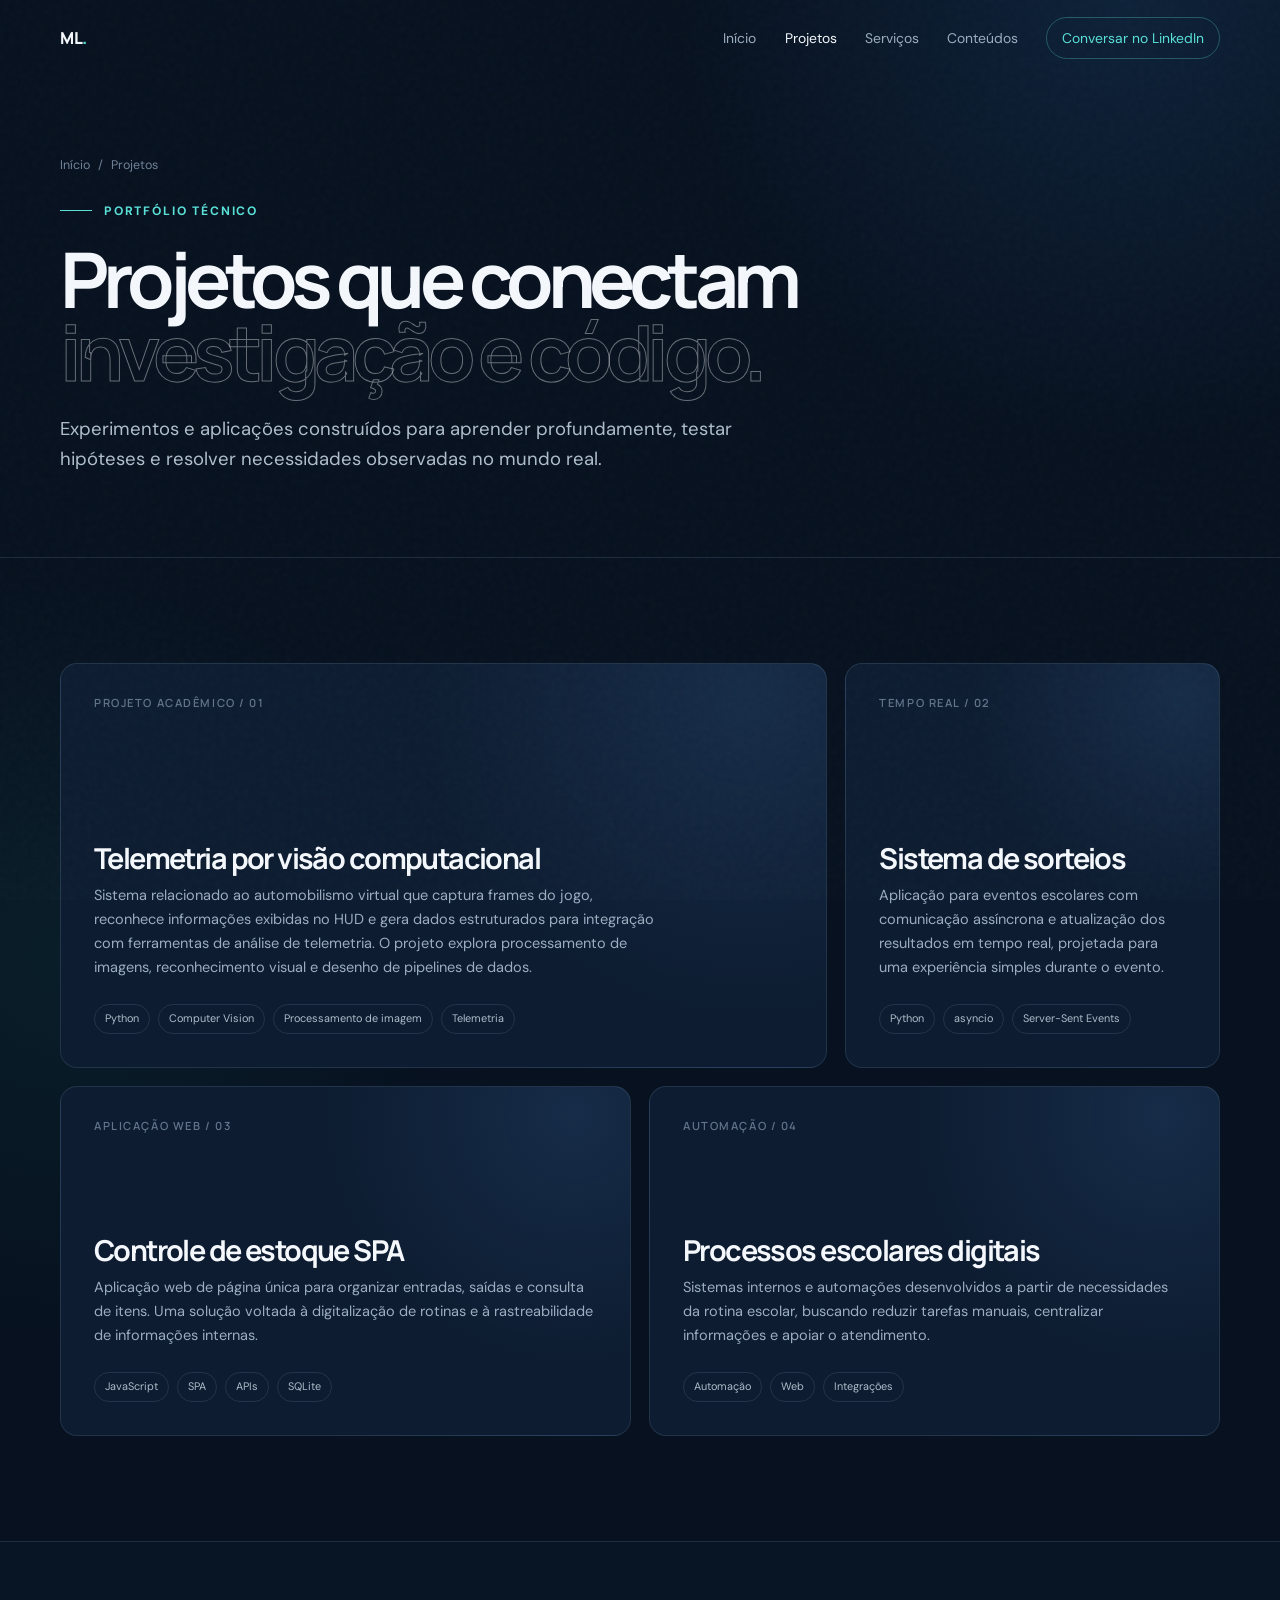
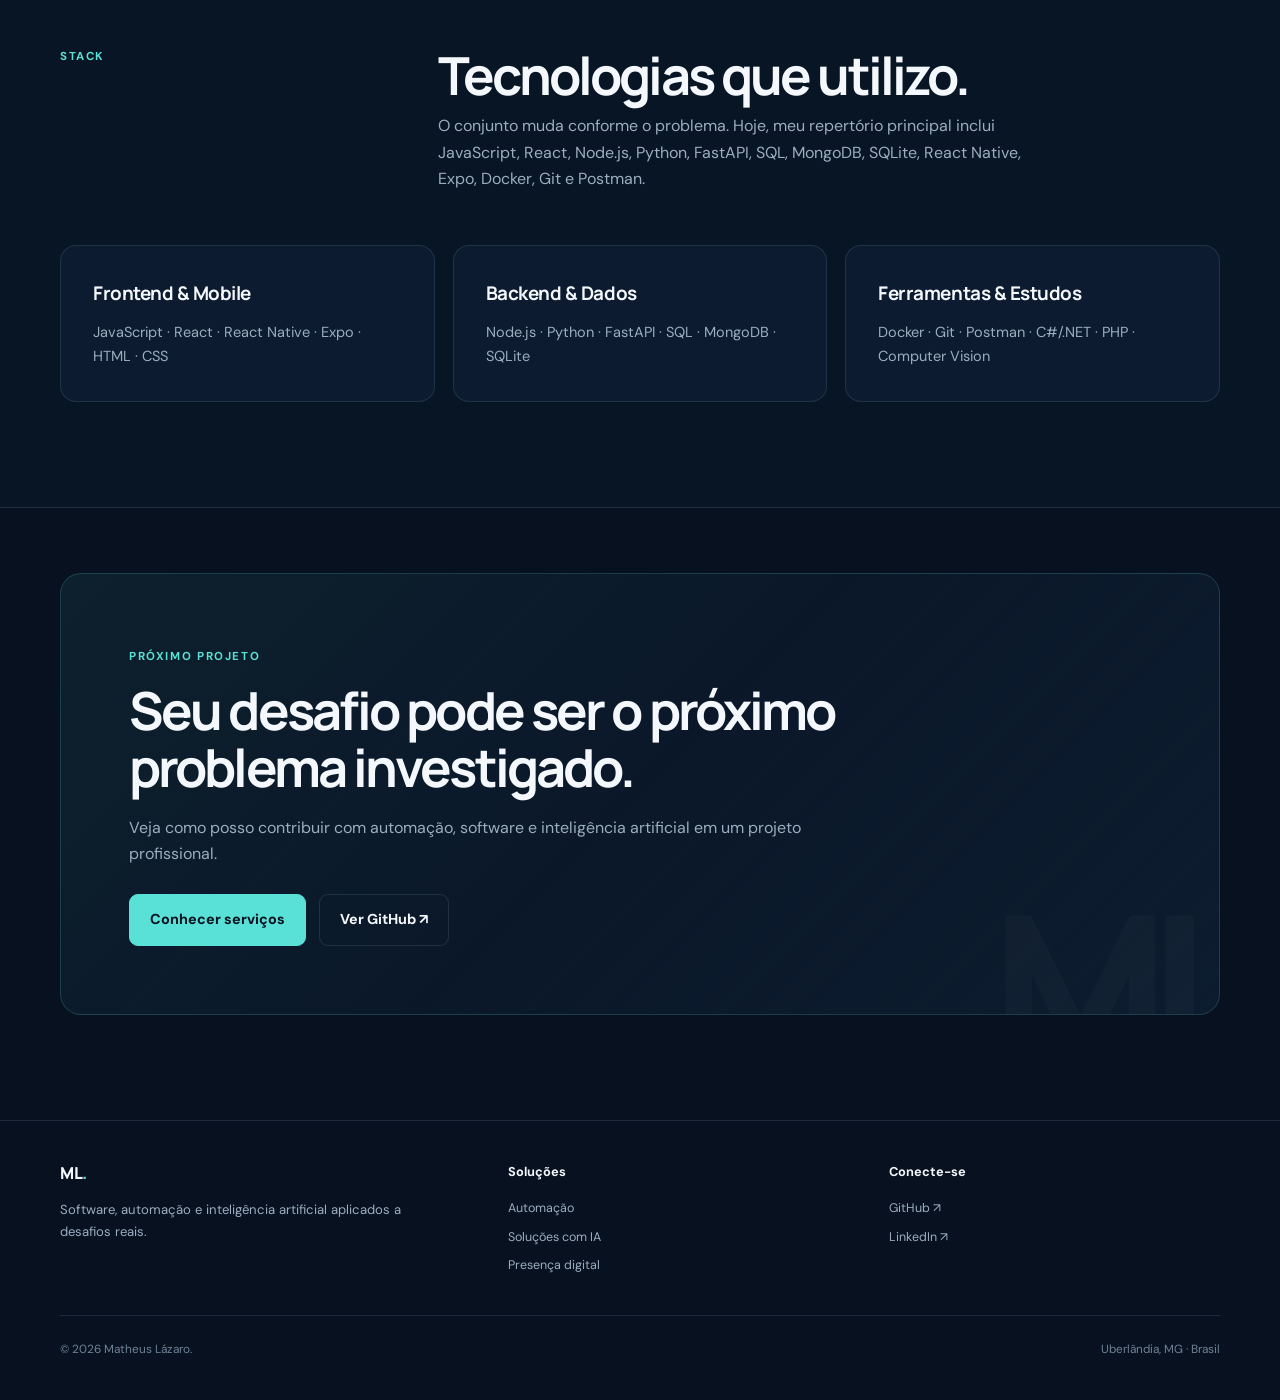
==== projetos/index.html @ c6f280ad "first commit" ====
<!DOCTYPE html><html lang="pt-BR"><head>
<meta charset="UTF-8"><meta name="viewport" content="width=device-width,initial-scale=1.0">
<title>Projetos de Software, Automação e IA | Matheus Lázaro</title>
<meta name="description" content="Conheça projetos de Matheus Lázaro em visão computacional, Python, aplicações web, automação e sistemas em tempo real.">
<link rel="canonical" href="https://matheuslazaro.dev/projetos/"><meta property="og:type" content="website"><meta property="og:locale" content="pt_BR"><meta property="og:title" content="Projetos | Matheus Lázaro"><meta property="og:description" content="Projetos de software, automação, IA e visão computacional."><meta property="og:url" content="https://matheuslazaro.dev/projetos/"><meta name="theme-color" content="#07111f">
<link rel="preconnect" href="https://fonts.googleapis.com"><link rel="preconnect" href="https://fonts.gstatic.com" crossorigin><link href="https://fonts.googleapis.com/css2?family=DM+Sans:wght@400;500;600;700&family=Manrope:wght@500;600;700;800&display=swap" rel="stylesheet"><link rel="stylesheet" href="/assets/styles.css">
<script type="application/ld+json">{"@context":"https://schema.org","@type":"CollectionPage","name":"Projetos de Matheus Lázaro","url":"https://matheuslazaro.dev/projetos/","description":"Projetos em desenvolvimento de software, automação, inteligência artificial e visão computacional.","author":{"@type":"Person","name":"Matheus Henrique de Lázaro Silva","url":"https://matheuslazaro.dev/"}}</script>
</head><body><a class="skip-link" href="#conteudo">Pular para o conteúdo</a><div class="noise" aria-hidden="true"></div>
<header class="site-header"><nav class="container nav" aria-label="Navegação principal"><a class="brand" href="/">ML<span>.</span></a><button class="menu-btn" aria-label="Abrir menu" aria-expanded="false"><svg width="24" height="24" viewBox="0 0 24 24" fill="none" stroke="currentColor" stroke-width="1.8"><path d="M4 7h16M4 12h16M4 17h16"/></svg></button><div class="nav-links"><a href="/">Início</a><a href="/projetos/" aria-current="page">Projetos</a><a href="/servicos/">Serviços</a><a href="/conteudos/">Conteúdos</a><a class="nav-cta" href="https://www.linkedin.com/in/matheus-henrique-de-lazaro-silva/" target="_blank" rel="noopener noreferrer">Conversar no LinkedIn</a></div></nav></header>
<main id="conteudo">
  <header class="page-hero"><div class="container"><div class="breadcrumbs"><a href="/">Início</a><span>/</span>Projetos</div><div class="eyebrow">Portfólio técnico</div><h1>Projetos que conectam <span class="outline">investigação e código.</span></h1><p class="lead">Experimentos e aplicações construídos para aprender profundamente, testar hipóteses e resolver necessidades observadas no mundo real.</p></div></header>
  <section><div class="container"><div class="project-grid">
    <article class="project-card featured reveal"><span class="card-index">PROJETO ACADÊMICO / 01</span><div><h2>Telemetria por visão computacional</h2><p>Sistema relacionado ao automobilismo virtual que captura frames do jogo, reconhece informações exibidas no HUD e gera dados estruturados para integração com ferramentas de análise de telemetria. O projeto explora processamento de imagens, reconhecimento visual e desenho de pipelines de dados.</p><div class="tags"><span class="tag">Python</span><span class="tag">Computer Vision</span><span class="tag">Processamento de imagem</span><span class="tag">Telemetria</span></div></div></article>
    <article class="project-card compact reveal"><span class="card-index">TEMPO REAL / 02</span><div><h2>Sistema de sorteios</h2><p>Aplicação para eventos escolares com comunicação assíncrona e atualização dos resultados em tempo real, projetada para uma experiência simples durante o evento.</p><div class="tags"><span class="tag">Python</span><span class="tag">asyncio</span><span class="tag">Server-Sent Events</span></div></div></article>
    <article class="project-card reveal"><span class="card-index">APLICAÇÃO WEB / 03</span><div><h2>Controle de estoque SPA</h2><p>Aplicação web de página única para organizar entradas, saídas e consulta de itens. Uma solução voltada à digitalização de rotinas e à rastreabilidade de informações internas.</p><div class="tags"><span class="tag">JavaScript</span><span class="tag">SPA</span><span class="tag">APIs</span><span class="tag">SQLite</span></div></div></article>
    <article class="project-card reveal"><span class="card-index">AUTOMAÇÃO / 04</span><div><h2>Processos escolares digitais</h2><p>Sistemas internos e automações desenvolvidos a partir de necessidades da rotina escolar, buscando reduzir tarefas manuais, centralizar informações e apoiar o atendimento.</p><div class="tags"><span class="tag">Automação</span><span class="tag">Web</span><span class="tag">Integrações</span></div></div></article>
  </div></div></section>
  <section class="surface-section"><div class="container"><div class="section-head reveal"><span class="kicker">Stack</span><div><h2>Tecnologias que utilizo.</h2><p>O conjunto muda conforme o problema. Hoje, meu repertório principal inclui JavaScript, React, Node.js, Python, FastAPI, SQL, MongoDB, SQLite, React Native, Expo, Docker, Git e Postman.</p></div></div><div class="grid-3"><div class="panel"><h3>Frontend &amp; Mobile</h3><p>JavaScript · React · React Native · Expo · HTML · CSS</p></div><div class="panel"><h3>Backend &amp; Dados</h3><p>Node.js · Python · FastAPI · SQL · MongoDB · SQLite</p></div><div class="panel"><h3>Ferramentas &amp; Estudos</h3><p>Docker · Git · Postman · C#/.NET · PHP · Computer Vision</p></div></div></div></section>
  <section class="cta"><div class="container"><div class="cta-box reveal"><span class="kicker">Próximo projeto</span><h2>Seu desafio pode ser o próximo problema investigado.</h2><p>Veja como posso contribuir com automação, software e inteligência artificial em um projeto profissional.</p><div class="actions"><a class="btn btn-primary" href="/servicos/">Conhecer serviços</a><a class="btn" href="https://github.com/Matheus-Hen" target="_blank" rel="noopener noreferrer">Ver GitHub ↗</a></div></div></div></section>
</main>
<footer><div class="container"><div class="footer-main"><div><a class="brand" href="/">ML<span>.</span></a><p>Software, automação e inteligência artificial aplicados a desafios reais.</p></div><div class="footer-col"><strong>Soluções</strong><a href="/automacao-uberlandia/">Automação</a><a href="/solucoes-ia/">Soluções com IA</a><a href="/presenca-digital-ia/">Presença digital</a></div><div class="footer-col"><strong>Conecte-se</strong><a href="https://github.com/Matheus-Hen" target="_blank" rel="noopener noreferrer">GitHub ↗</a><a href="https://www.linkedin.com/in/matheus-henrique-de-lazaro-silva/" target="_blank" rel="noopener noreferrer">LinkedIn ↗</a></div></div><div class="footer-bottom"><span>© <span data-year></span> Matheus Lázaro.</span><span>Uberlândia, MG · Brasil</span></div></div></footer><script src="/assets/script.js" defer></script></body></html>
---- assets/styles.css ----
:root {
  --bg: #07111f;
  --surface: #0c192b;
  --surface-2: #102139;
  --text: #f4f8fc;
  --muted: #9cadc0;
  --line: rgba(145, 174, 202, .16);
  --cyan: #59e1d8;
  --blue: #68a8ff;
  --lime: #b9ef7b;
  --max: 1160px;
}

* { box-sizing: border-box; }
html { scroll-behavior: smooth; }
body {
  margin: 0;
  color: var(--text);
  background:
    radial-gradient(circle at 88% 0, rgba(54, 142, 224, .13), transparent 28rem),
    radial-gradient(circle at 5% 32%, rgba(36, 200, 177, .07), transparent 24rem),
    var(--bg);
  font-family: "DM Sans", system-ui, sans-serif;
  line-height: 1.65;
  overflow-x: hidden;
}

::selection { color: #06101c; background: var(--cyan); }
a { color: inherit; text-decoration: none; }
img { max-width: 100%; }
button { font: inherit; }
.container { width: min(calc(100% - 40px), var(--max)); margin-inline: auto; }
.noise { position: fixed; inset: 0; pointer-events: none; z-index: 30; opacity: .035; background-image: url("data:image/svg+xml,%3Csvg viewBox='0 0 180 180' xmlns='http://www.w3.org/2000/svg'%3E%3Cfilter id='n'%3E%3CfeTurbulence type='fractalNoise' baseFrequency='.85' numOctaves='4' stitchTiles='stitch'/%3E%3C/filter%3E%3Crect width='100%25' height='100%25' filter='url(%23n)' opacity='.8'/%3E%3C/svg%3E"); }

.skip-link { position: fixed; left: 16px; top: -60px; z-index: 50; padding: 10px 16px; color: #06101c; background: var(--cyan); border-radius: 8px; font-weight: 700; transition: top .2s; }
.skip-link:focus { top: 16px; }
.site-header { position: fixed; inset: 0 0 auto; z-index: 20; border-bottom: 1px solid transparent; transition: .3s; }
.site-header.scrolled { background: rgba(7, 17, 31, .88); border-color: var(--line); backdrop-filter: blur(18px); }
.nav { min-height: 76px; display: flex; align-items: center; justify-content: space-between; gap: 30px; }
.brand { flex: 0 0 auto; font: 800 1.03rem/1 "Manrope", sans-serif; letter-spacing: -.03em; }
.brand span { color: var(--cyan); }
.nav-links { display: flex; align-items: center; justify-content: flex-end; gap: clamp(16px, 2.2vw, 29px); color: var(--muted); font-size: .87rem; }
.nav-links a { transition: color .2s; white-space: nowrap; }
.nav-links a:hover, .nav-links a[aria-current="page"] { color: var(--text); }
.nav-cta { padding: 9px 15px; color: var(--cyan) !important; border: 1px solid rgba(89,225,216,.3); border-radius: 999px; }
.menu-btn { display: none; padding: 8px; color: var(--text); background: none; border: 0; cursor: pointer; }

h1, h2, h3 { font-family: "Manrope", sans-serif; }
h1 { margin: 0; font-size: clamp(3.1rem, 7.4vw, 6.7rem); line-height: .95; letter-spacing: -.075em; }
h2 { font-size: clamp(2rem, 4.1vw, 3.65rem); line-height: 1.08; letter-spacing: -.055em; }
h3 { letter-spacing: -.025em; }
p { color: var(--muted); }
.eyebrow { display: flex; align-items: center; gap: 12px; margin-bottom: 22px; color: var(--cyan); font-size: .76rem; font-weight: 700; letter-spacing: .15em; text-transform: uppercase; }
.eyebrow::before { content: ""; width: 32px; height: 1px; background: currentColor; }
.outline { color: transparent; -webkit-text-stroke: 1px rgba(244,248,252,.4); }
.accent { color: var(--cyan); }
.kicker { color: var(--cyan); font-size: .72rem; font-weight: 700; letter-spacing: .14em; text-transform: uppercase; }
.lead { max-width: 690px; color: #afbecc; font-size: clamp(1rem, 1.6vw, 1.16rem); }
.lead strong { color: var(--text); font-weight: 500; }

.hero { min-height: 96svh; padding: 145px 0 80px; display: grid; place-items: center; position: relative; }
.hero-grid { display: grid; grid-template-columns: 1.28fr .72fr; gap: 72px; align-items: center; }
.hero .lead { margin: 28px 0 34px; }
.actions { display: flex; flex-wrap: wrap; gap: 13px; }
.btn { display: inline-flex; align-items: center; justify-content: center; gap: 9px; padding: 13px 20px; border: 1px solid var(--line); border-radius: 9px; color: var(--text); font-weight: 700; font-size: .9rem; transition: transform .2s, border-color .2s, background .2s; }
.btn:hover { transform: translateY(-3px); border-color: rgba(89,225,216,.45); }
.btn-primary { color: #07111f; border-color: var(--cyan); background: var(--cyan); }
.btn-primary:hover { background: #7aeee7; }
.socials { display: flex; align-items: center; flex-wrap: wrap; gap: 18px; margin-top: 27px; }
.socials > span { color: #687b90; font-size: .7rem; letter-spacing: .12em; text-transform: uppercase; }
.social-link { display: inline-flex; align-items: center; gap: 7px; color: #b9c7d5; font-size: .8rem; font-weight: 600; transition: color .2s, transform .2s; }
.social-link:hover { color: var(--cyan); transform: translateY(-2px); }
.social-link svg { width: 16px; height: 16px; fill: currentColor; }

.profile-card { padding: 27px; border: 1px solid var(--line); border-radius: 18px; background: linear-gradient(145deg, rgba(16,35,57,.9), rgba(9,22,38,.75)); box-shadow: 0 32px 80px rgba(0,0,0,.26); }
.terminal-bar { display: flex; gap: 7px; padding-bottom: 22px; border-bottom: 1px solid var(--line); }
.dot { width: 7px; height: 7px; border-radius: 50%; background: #3d5167; }
.dot:first-child { background: #ffb66e; }
.dot:nth-child(2) { background: var(--lime); }
.dot:nth-child(3) { background: var(--cyan); }
.profile-mark { width: 80px; height: 80px; margin: 29px 0 22px; display: grid; place-items: center; color: var(--cyan); border: 1px solid rgba(89,225,216,.3); border-radius: 19px; background: rgba(89,225,216,.06); font: 800 1.45rem/1 "Manrope"; transform: rotate(-3deg); }
.profile-card h2 { margin: 0 0 7px; font-size: 1.32rem; letter-spacing: -.02em; }
.profile-card p { margin: 0; font-size: .9rem; }
.availability { display: flex; align-items: center; gap: 9px; margin-top: 25px; padding-top: 19px; color: #c8d5e2; border-top: 1px solid var(--line); font-size: .8rem; }
.pulse { width: 8px; height: 8px; border-radius: 50%; background: var(--lime); box-shadow: 0 0 0 0 rgba(185,239,123,.6); animation: pulse 2s infinite; }
@keyframes pulse { 70% { box-shadow: 0 0 0 8px rgba(185,239,123,0); } }

.page-hero { padding: 155px 0 82px; border-bottom: 1px solid var(--line); }
.page-hero h1 { max-width: 970px; font-size: clamp(2.8rem, 6vw, 5.65rem); }
.page-hero .lead { margin: 25px 0 0; }
.breadcrumbs { margin-bottom: 25px; color: #708297; font-size: .78rem; }
.breadcrumbs a:hover { color: var(--cyan); }
.breadcrumbs span { margin: 0 8px; }

section { padding: 105px 0; }
.section-head { display: grid; grid-template-columns: .58fr 1.42fr; gap: 58px; margin-bottom: 52px; }
.section-head h2 { margin: 0; }
.section-head p { max-width: 620px; margin: 10px 0 0; }
.surface-section { background: rgba(10,25,42,.48); border-block: 1px solid var(--line); }
.grid-2 { display: grid; grid-template-columns: repeat(2, 1fr); gap: 18px; }
.grid-3 { display: grid; grid-template-columns: repeat(3, 1fr); gap: 18px; }
.panel { padding: 32px; border: 1px solid var(--line); border-radius: 16px; background: rgba(15,31,52,.72); }
.panel h3 { margin: 0 0 12px; font-size: 1.18rem; }
.panel p { margin: 0; font-size: .91rem; }
.icon { width: 50px; height: 50px; margin-bottom: 26px; display: grid; place-items: center; color: var(--cyan); border: 1px solid rgba(89,225,216,.15); border-radius: 13px; background: rgba(89,225,216,.07); }
.icon svg { width: 23px; fill: none; stroke: currentColor; stroke-width: 1.5; }

.project-grid { display: grid; grid-template-columns: repeat(12, 1fr); gap: 18px; }
.project-card { grid-column: span 6; min-height: 350px; padding: 33px; display: flex; flex-direction: column; justify-content: space-between; border: 1px solid var(--line); border-radius: 17px; background: radial-gradient(circle at 90% 8%, rgba(88,156,246,.12), transparent 42%), #0d1c30; transition: transform .25s, border-color .25s; }
.project-card:hover { transform: translateY(-5px); border-color: rgba(89,225,216,.28); }
.project-card.featured { grid-column: span 8; min-height: 405px; }
.project-card.compact { grid-column: span 4; min-height: 405px; }
.card-index { color: #617489; font: 600 .7rem/1 "Manrope"; letter-spacing: .14em; }
.project-card h2, .project-card h3 { margin: 22px 0 10px; font-size: clamp(1.25rem,2.4vw,1.8rem); }
.project-card p { max-width: 560px; margin: 0; font-size: .91rem; }
.tags { display: flex; flex-wrap: wrap; gap: 8px; margin-top: 24px; }
.tag { padding: 5px 10px; color: #aebdcb; border: 1px solid var(--line); border-radius: 999px; font-size: .68rem; }

.steps { counter-reset: steps; border-top: 1px solid var(--line); }
.step { counter-increment: steps; display: grid; grid-template-columns: 80px 1fr; gap: 20px; padding: 29px 0; border-bottom: 1px solid var(--line); }
.step::before { content: "0" counter(steps); color: var(--cyan); font: 700 .72rem/1.7 "Manrope"; }
.step h3 { margin: 0 0 7px; font-size: 1.05rem; }
.step p { margin: 0; }

.service-card { display: flex; flex-direction: column; }
.service-card .link { margin-top: auto; padding-top: 24px; color: var(--cyan); font-size: .8rem; font-weight: 700; }
.service-card:hover .link { text-decoration: underline; text-underline-offset: 4px; }
.ideal-list { margin: 0; padding: 0; list-style: none; }
.ideal-list li { position: relative; padding: 12px 0 12px 28px; color: #b5c2cf; border-bottom: 1px solid var(--line); }
.ideal-list li::before { content: "✓"; position: absolute; left: 0; color: var(--cyan); }

.article-grid { display: grid; grid-template-columns: repeat(3, 1fr); gap: 18px; }
.article-card { min-height: 290px; padding: 29px; display: flex; flex-direction: column; border: 1px solid var(--line); border-radius: 15px; background: rgba(15,31,52,.68); transition: transform .25s, border-color .25s; }
.article-card:hover { transform: translateY(-4px); border-color: rgba(89,225,216,.28); }
.article-card .meta { color: var(--cyan); font-size: .68rem; letter-spacing: .11em; text-transform: uppercase; }
.article-card h2, .article-card h3 { margin: 22px 0 12px; font-size: 1.25rem; line-height: 1.3; }
.article-card p { margin: 0; font-size: .88rem; }
.article-card .read { margin-top: auto; padding-top: 22px; color: #d9e4ee; font-size: .78rem; font-weight: 700; }

.article-layout { display: grid; grid-template-columns: minmax(0, 760px) 270px; gap: 75px; align-items: start; }
.article-body h2 { margin: 56px 0 15px; font-size: clamp(1.65rem,3vw,2.35rem); }
.article-body h3 { margin: 34px 0 10px; font-size: 1.22rem; }
.article-body p, .article-body li { color: #b2c0ce; font-size: 1rem; }
.article-body a { color: var(--cyan); text-decoration: underline; text-underline-offset: 3px; }
.article-body ul, .article-body ol { padding-left: 22px; }
.article-body li { margin-bottom: 10px; }
.article-aside { position: sticky; top: 110px; padding: 24px; border: 1px solid var(--line); border-radius: 14px; background: rgba(15,31,52,.72); }
.article-aside strong { display: block; margin-bottom: 12px; font-family: "Manrope"; }
.article-aside a { display: block; padding: 8px 0; color: var(--muted); font-size: .8rem; }
.article-aside a:hover { color: var(--cyan); }
.article-meta { display: flex; flex-wrap: wrap; gap: 16px; margin-top: 30px; color: #74879b; font-size: .78rem; }
.callout { margin: 35px 0; padding: 24px; border-left: 3px solid var(--cyan); background: rgba(89,225,216,.06); }
.callout p { margin: 0; color: #c4d0dc; }

.cta { padding-top: 65px; }
.cta-box { padding: clamp(34px,6vw,68px); position: relative; overflow: hidden; border: 1px solid rgba(89,225,216,.18); border-radius: 21px; background: linear-gradient(135deg,rgba(89,225,216,.08),rgba(88,156,246,.05) 48%,rgba(15,31,52,.8)); }
.cta-box::after { content: "ML"; position: absolute; right: -22px; bottom: -75px; color: rgba(255,255,255,.025); font: 800 13rem/1 "Manrope"; letter-spacing: -.1em; }
.cta-box h2 { max-width: 800px; margin: 14px 0 19px; }
.cta-box p { max-width: 680px; margin-bottom: 27px; }

footer { padding: 40px 0; border-top: 1px solid var(--line); }
.footer-main { display: grid; grid-template-columns: 1.2fr 1fr 1fr; gap: 50px; padding-bottom: 35px; }
.footer-main p { max-width: 350px; margin: 12px 0 0; font-size: .82rem; }
.footer-col strong { display: block; margin-bottom: 12px; font-size: .8rem; }
.footer-col a { display: block; width: fit-content; padding: 4px 0; color: var(--muted); font-size: .78rem; }
.footer-col a:hover { color: var(--cyan); }
.footer-bottom { display: flex; justify-content: space-between; align-items: center; gap: 20px; padding-top: 24px; color: #6f8296; border-top: 1px solid var(--line); font-size: .74rem; }

.reveal { opacity: 0; transform: translateY(22px); transition: opacity .7s, transform .7s; }
.reveal.visible { opacity: 1; transform: none; }

@media (max-width: 920px) {
  .hero-grid, .section-head, .article-layout { grid-template-columns: 1fr; }
  .hero-grid { gap: 52px; }
  .profile-card { max-width: 520px; }
  .section-head { gap: 18px; }
  .grid-3, .article-grid { grid-template-columns: repeat(2,1fr); }
  .project-card.featured, .project-card.compact, .project-card { grid-column: span 12; min-height: 330px; }
  .article-aside { position: static; }
  .footer-main { grid-template-columns: 1fr 1fr; }
}

@media (max-width: 760px) {
  .menu-btn { display: block; }
  .nav-links { position: fixed; inset: 76px 14px auto; padding: 22px; flex-direction: column; align-items: stretch; gap: 17px; border: 1px solid var(--line); border-radius: 14px; background: rgba(9,22,38,.98); opacity: 0; transform: translateY(-12px); pointer-events: none; transition: .2s; }
  .nav-links.open { opacity: 1; transform: none; pointer-events: auto; }
  .nav-cta { text-align: center; }
  .hero { padding-top: 120px; }
  .page-hero { padding-top: 125px; }
  .grid-2, .grid-3, .article-grid, .footer-main { grid-template-columns: 1fr; }
  section { padding: 78px 0; }
  .panel, .project-card { padding: 25px; }
  .footer-main { gap: 30px; }
  .footer-bottom { flex-direction: column; align-items: flex-start; }
}

@media (max-width: 480px) {
  .container { width: min(calc(100% - 28px), var(--max)); }
  h1 { font-size: 3.15rem; }
  .step { grid-template-columns: 48px 1fr; }
}

@media (prefers-reduced-motion: reduce) {
  html { scroll-behavior: auto; }
  *, *::before, *::after { animation-duration: .01ms !important; animation-iteration-count: 1 !important; transition-duration: .01ms !important; }
  .reveal { opacity: 1; transform: none; }
}
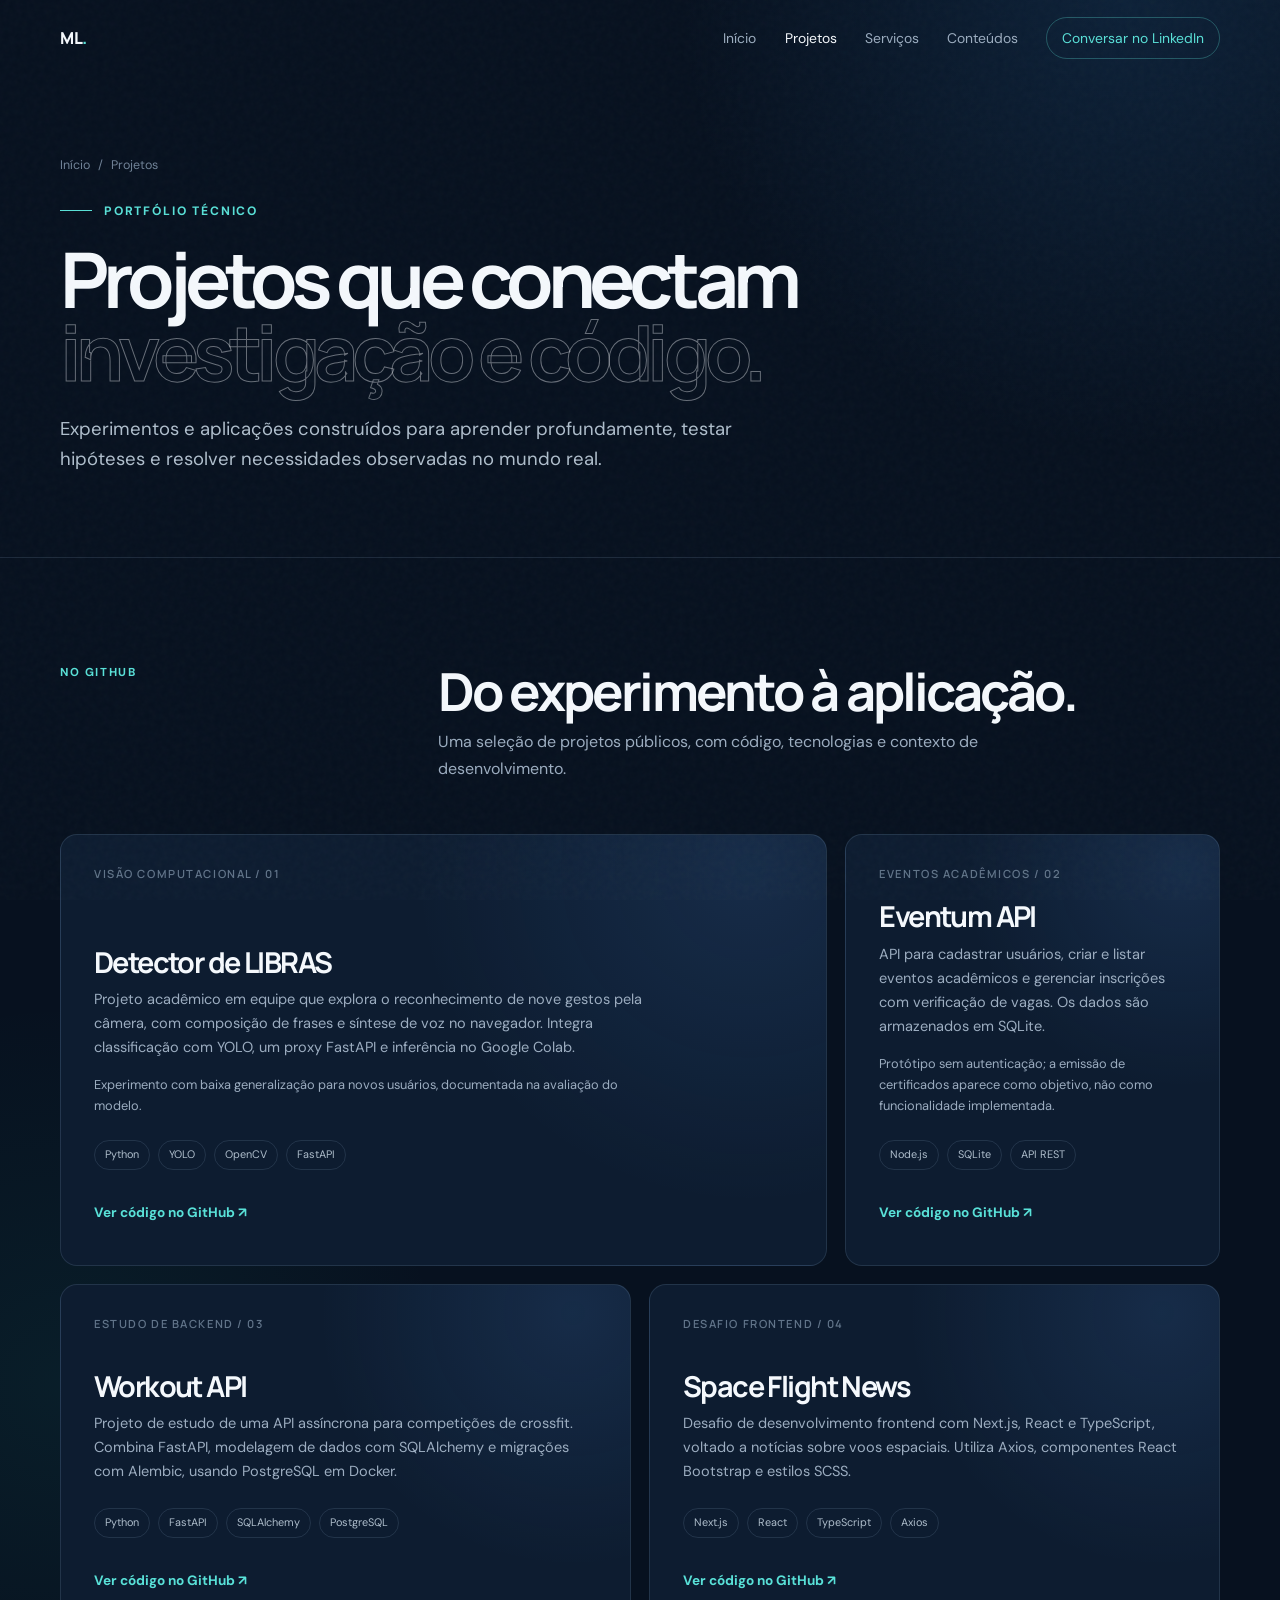
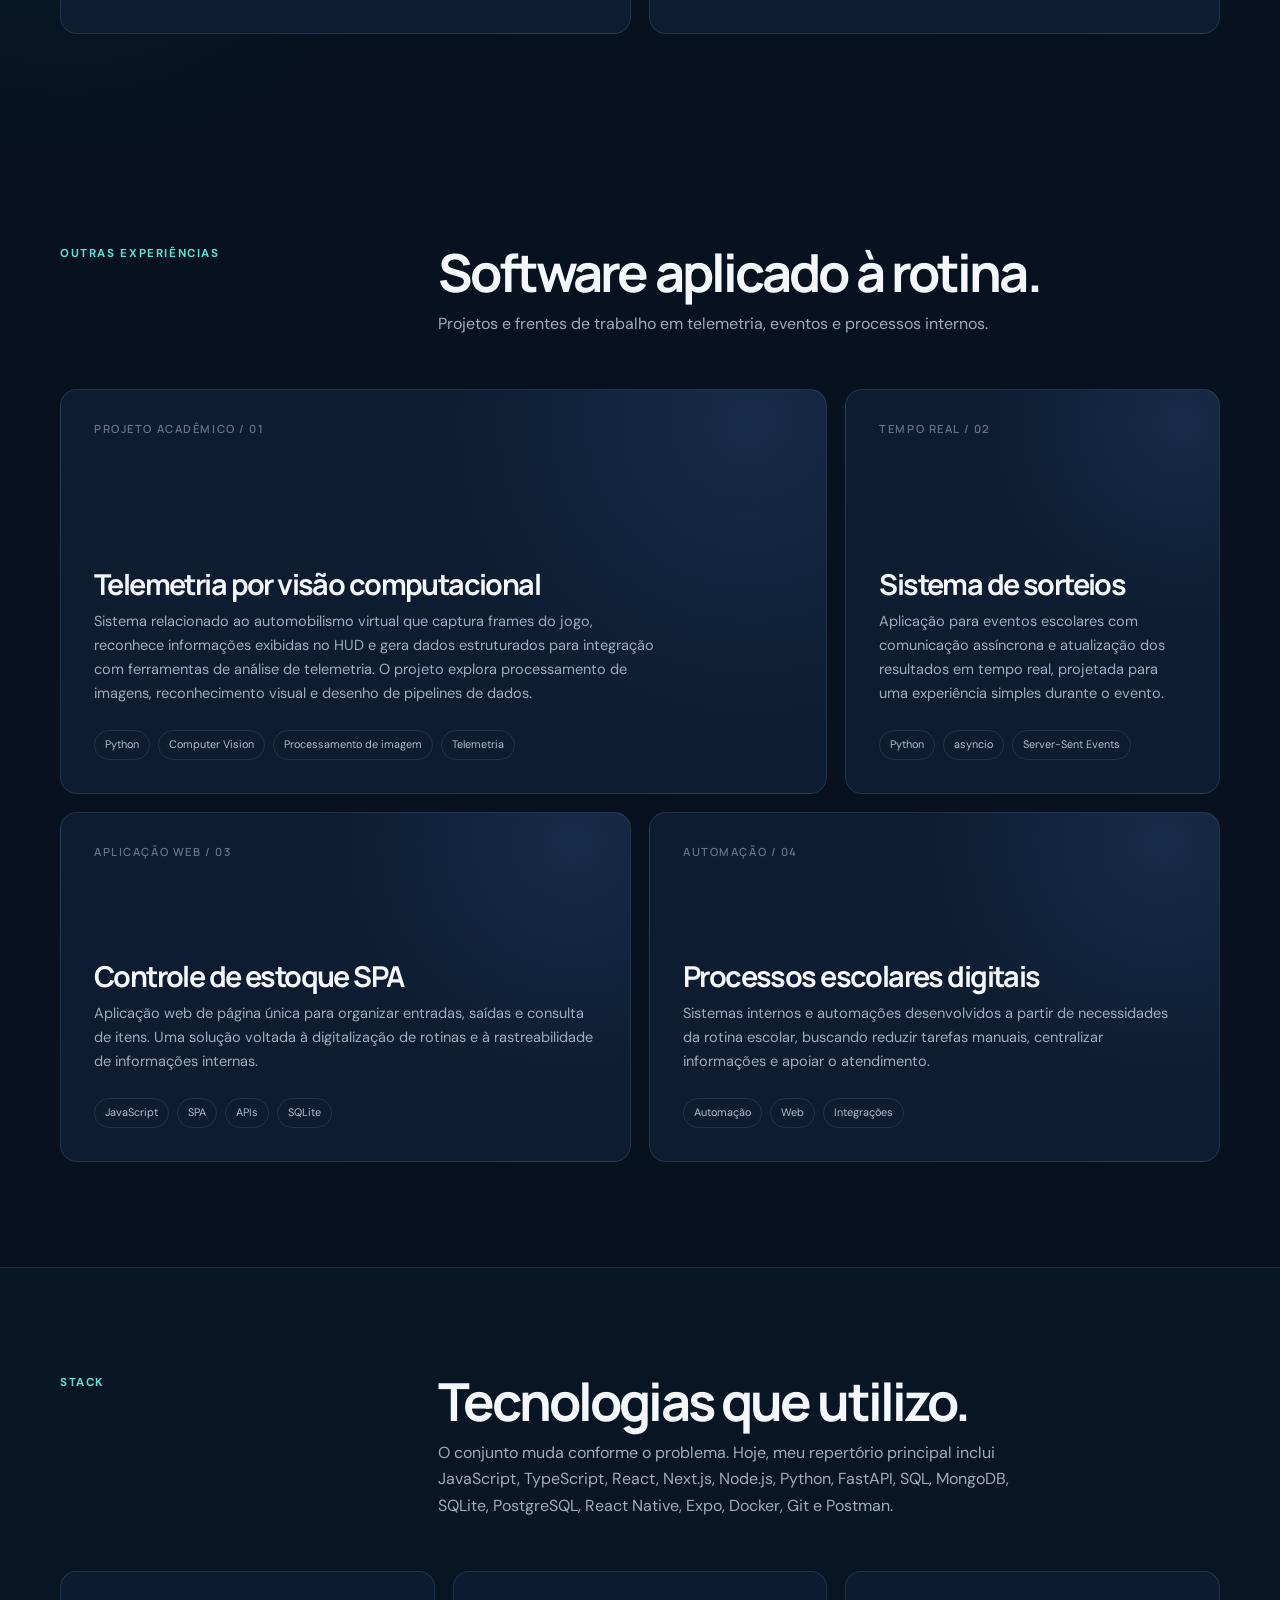
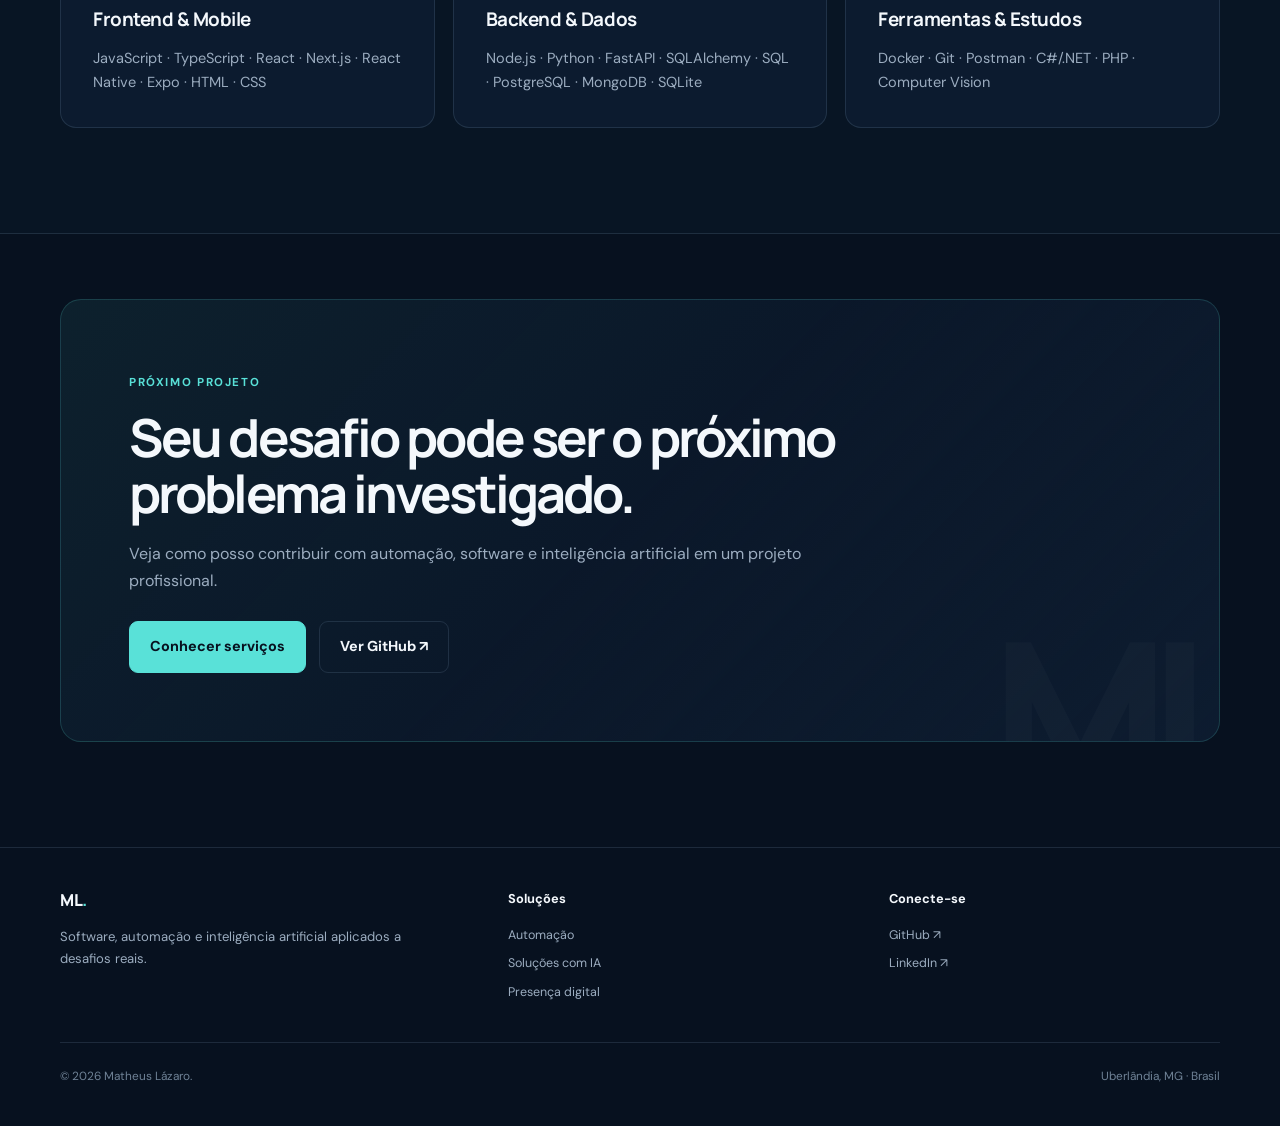
==== commit ded958b8: "Atualiza descrição e estrutura dos projetos no portfólio, adicionando novos projetos e melhorando a " ====
--- a/projetos/index.html
+++ b/projetos/index.html
@@ -1,7 +1,7 @@
 <!DOCTYPE html><html lang="pt-BR"><head>
 <meta charset="UTF-8"><meta name="viewport" content="width=device-width,initial-scale=1.0">
 <title>Projetos de Software, Automação e IA | Matheus Lázaro</title>
-<meta name="description" content="Conheça projetos de Matheus Lázaro em visão computacional, Python, aplicações web, automação e sistemas em tempo real.">
+<meta name="description" content="Explore projetos de Matheus Lázaro: detector de LIBRAS, Eventum API, Workout API e frontend com Next.js. Veja tecnologias e código no GitHub.">
 <link rel="canonical" href="https://matheuslazaro.dev/projetos/"><meta property="og:type" content="website"><meta property="og:locale" content="pt_BR"><meta property="og:title" content="Projetos | Matheus Lázaro"><meta property="og:description" content="Projetos de software, automação, IA e visão computacional."><meta property="og:url" content="https://matheuslazaro.dev/projetos/"><meta name="theme-color" content="#07111f">
 <link rel="preconnect" href="https://fonts.googleapis.com"><link rel="preconnect" href="https://fonts.gstatic.com" crossorigin><link href="https://fonts.googleapis.com/css2?family=DM+Sans:wght@400;500;600;700&family=Manrope:wght@500;600;700;800&display=swap" rel="stylesheet"><link rel="stylesheet" href="/assets/styles.css">
 <script type="application/ld+json">{"@context":"https://schema.org","@type":"CollectionPage","name":"Projetos de Matheus Lázaro","url":"https://matheuslazaro.dev/projetos/","description":"Projetos em desenvolvimento de software, automação, inteligência artificial e visão computacional.","author":{"@type":"Person","name":"Matheus Henrique de Lázaro Silva","url":"https://matheuslazaro.dev/"}}</script>
@@ -9,13 +9,19 @@
 <header class="site-header"><nav class="container nav" aria-label="Navegação principal"><a class="brand" href="/">ML<span>.</span></a><button class="menu-btn" aria-label="Abrir menu" aria-expanded="false"><svg width="24" height="24" viewBox="0 0 24 24" fill="none" stroke="currentColor" stroke-width="1.8"><path d="M4 7h16M4 12h16M4 17h16"/></svg></button><div class="nav-links"><a href="/">Início</a><a href="/projetos/" aria-current="page">Projetos</a><a href="/servicos/">Serviços</a><a href="/conteudos/">Conteúdos</a><a class="nav-cta" href="https://www.linkedin.com/in/matheus-henrique-de-lazaro-silva/" target="_blank" rel="noopener noreferrer">Conversar no LinkedIn</a></div></nav></header>
 <main id="conteudo">
   <header class="page-hero"><div class="container"><div class="breadcrumbs"><a href="/">Início</a><span>/</span>Projetos</div><div class="eyebrow">Portfólio técnico</div><h1>Projetos que conectam <span class="outline">investigação e código.</span></h1><p class="lead">Experimentos e aplicações construídos para aprender profundamente, testar hipóteses e resolver necessidades observadas no mundo real.</p></div></header>
-  <section><div class="container"><div class="project-grid">
+  <section><div class="container"><div class="section-head"><span class="kicker">No GitHub</span><div><h2>Do experimento à aplicação.</h2><p>Uma seleção de projetos públicos, com código, tecnologias e contexto de desenvolvimento.</p></div></div><div class="project-grid">
+    <article class="project-card featured reveal"><span class="card-index">VISÃO COMPUTACIONAL / 01</span><div><h2>Detector de LIBRAS</h2><p>Projeto acadêmico em equipe que explora o reconhecimento de nove gestos pela câmera, com composição de frases e síntese de voz no navegador. Integra classificação com YOLO, um proxy FastAPI e inferência no Google Colab.</p><p class="project-note">Experimento com baixa generalização para novos usuários, documentada na avaliação do modelo.</p><div class="tags"><span class="tag">Python</span><span class="tag">YOLO</span><span class="tag">OpenCV</span><span class="tag">FastAPI</span></div><a class="project-link" href="https://github.com/Matheus-Hen/v2cyrino_processamento_de_imagem" target="_blank" rel="noopener noreferrer" aria-label="Ver repositório de Detector de LIBRAS no GitHub">Ver código no GitHub ↗</a></div></article>
+    <article class="project-card compact reveal"><span class="card-index">EVENTOS ACADÊMICOS / 02</span><div><h2>Eventum API</h2><p>API para cadastrar usuários, criar e listar eventos acadêmicos e gerenciar inscrições com verificação de vagas. Os dados são armazenados em SQLite.</p><p class="project-note">Protótipo sem autenticação; a emissão de certificados aparece como objetivo, não como funcionalidade implementada.</p><div class="tags"><span class="tag">Node.js</span><span class="tag">SQLite</span><span class="tag">API REST</span></div><a class="project-link" href="https://github.com/Matheus-Hen/eventum" target="_blank" rel="noopener noreferrer" aria-label="Ver repositório de Eventum API no GitHub">Ver código no GitHub ↗</a></div></article>
+    <article class="project-card reveal"><span class="card-index">ESTUDO DE BACKEND / 03</span><div><h2>Workout API</h2><p>Projeto de estudo de uma API assíncrona para competições de crossfit. Combina FastAPI, modelagem de dados com SQLAlchemy e migrações com Alembic, usando PostgreSQL em Docker.</p><div class="tags"><span class="tag">Python</span><span class="tag">FastAPI</span><span class="tag">SQLAlchemy</span><span class="tag">PostgreSQL</span></div><a class="project-link" href="https://github.com/Matheus-Hen/workout_api" target="_blank" rel="noopener noreferrer" aria-label="Ver repositório de Workout API no GitHub">Ver código no GitHub ↗</a></div></article>
+    <article class="project-card reveal"><span class="card-index">DESAFIO FRONTEND / 04</span><div><h2>Space Flight News</h2><p>Desafio de desenvolvimento frontend com Next.js, React e TypeScript, voltado a notícias sobre voos espaciais. Utiliza Axios, componentes React Bootstrap e estilos SCSS.</p><div class="tags"><span class="tag">Next.js</span><span class="tag">React</span><span class="tag">TypeScript</span><span class="tag">Axios</span></div><a class="project-link" href="https://github.com/Matheus-Hen/Frontend-Challenge-Space-Flight-News" target="_blank" rel="noopener noreferrer" aria-label="Ver repositório de Space Flight News no GitHub">Ver código no GitHub ↗</a></div></article>
+  </div></div></section>
+  <section><div class="container"><div class="section-head"><span class="kicker">Outras experiências</span><div><h2>Software aplicado à rotina.</h2><p>Projetos e frentes de trabalho em telemetria, eventos e processos internos.</p></div></div><div class="project-grid">
     <article class="project-card featured reveal"><span class="card-index">PROJETO ACADÊMICO / 01</span><div><h2>Telemetria por visão computacional</h2><p>Sistema relacionado ao automobilismo virtual que captura frames do jogo, reconhece informações exibidas no HUD e gera dados estruturados para integração com ferramentas de análise de telemetria. O projeto explora processamento de imagens, reconhecimento visual e desenho de pipelines de dados.</p><div class="tags"><span class="tag">Python</span><span class="tag">Computer Vision</span><span class="tag">Processamento de imagem</span><span class="tag">Telemetria</span></div></div></article>
     <article class="project-card compact reveal"><span class="card-index">TEMPO REAL / 02</span><div><h2>Sistema de sorteios</h2><p>Aplicação para eventos escolares com comunicação assíncrona e atualização dos resultados em tempo real, projetada para uma experiência simples durante o evento.</p><div class="tags"><span class="tag">Python</span><span class="tag">asyncio</span><span class="tag">Server-Sent Events</span></div></div></article>
     <article class="project-card reveal"><span class="card-index">APLICAÇÃO WEB / 03</span><div><h2>Controle de estoque SPA</h2><p>Aplicação web de página única para organizar entradas, saídas e consulta de itens. Uma solução voltada à digitalização de rotinas e à rastreabilidade de informações internas.</p><div class="tags"><span class="tag">JavaScript</span><span class="tag">SPA</span><span class="tag">APIs</span><span class="tag">SQLite</span></div></div></article>
     <article class="project-card reveal"><span class="card-index">AUTOMAÇÃO / 04</span><div><h2>Processos escolares digitais</h2><p>Sistemas internos e automações desenvolvidos a partir de necessidades da rotina escolar, buscando reduzir tarefas manuais, centralizar informações e apoiar o atendimento.</p><div class="tags"><span class="tag">Automação</span><span class="tag">Web</span><span class="tag">Integrações</span></div></div></article>
   </div></div></section>
-  <section class="surface-section"><div class="container"><div class="section-head reveal"><span class="kicker">Stack</span><div><h2>Tecnologias que utilizo.</h2><p>O conjunto muda conforme o problema. Hoje, meu repertório principal inclui JavaScript, React, Node.js, Python, FastAPI, SQL, MongoDB, SQLite, React Native, Expo, Docker, Git e Postman.</p></div></div><div class="grid-3"><div class="panel"><h3>Frontend &amp; Mobile</h3><p>JavaScript · React · React Native · Expo · HTML · CSS</p></div><div class="panel"><h3>Backend &amp; Dados</h3><p>Node.js · Python · FastAPI · SQL · MongoDB · SQLite</p></div><div class="panel"><h3>Ferramentas &amp; Estudos</h3><p>Docker · Git · Postman · C#/.NET · PHP · Computer Vision</p></div></div></div></section>
+  <section class="surface-section"><div class="container"><div class="section-head reveal"><span class="kicker">Stack</span><div><h2>Tecnologias que utilizo.</h2><p>O conjunto muda conforme o problema. Hoje, meu repertório principal inclui JavaScript, TypeScript, React, Next.js, Node.js, Python, FastAPI, SQL, MongoDB, SQLite, PostgreSQL, React Native, Expo, Docker, Git e Postman.</p></div></div><div class="grid-3"><div class="panel"><h3>Frontend &amp; Mobile</h3><p>JavaScript · TypeScript · React · Next.js · React Native · Expo · HTML · CSS</p></div><div class="panel"><h3>Backend &amp; Dados</h3><p>Node.js · Python · FastAPI · SQLAlchemy · SQL · PostgreSQL · MongoDB · SQLite</p></div><div class="panel"><h3>Ferramentas &amp; Estudos</h3><p>Docker · Git · Postman · C#/.NET · PHP · Computer Vision</p></div></div></div></section>
   <section class="cta"><div class="container"><div class="cta-box reveal"><span class="kicker">Próximo projeto</span><h2>Seu desafio pode ser o próximo problema investigado.</h2><p>Veja como posso contribuir com automação, software e inteligência artificial em um projeto profissional.</p><div class="actions"><a class="btn btn-primary" href="/servicos/">Conhecer serviços</a><a class="btn" href="https://github.com/Matheus-Hen" target="_blank" rel="noopener noreferrer">Ver GitHub ↗</a></div></div></div></section>
 </main>
 <footer><div class="container"><div class="footer-main"><div><a class="brand" href="/">ML<span>.</span></a><p>Software, automação e inteligência artificial aplicados a desafios reais.</p></div><div class="footer-col"><strong>Soluções</strong><a href="/automacao-uberlandia/">Automação</a><a href="/solucoes-ia/">Soluções com IA</a><a href="/presenca-digital-ia/">Presença digital</a></div><div class="footer-col"><strong>Conecte-se</strong><a href="https://github.com/Matheus-Hen" target="_blank" rel="noopener noreferrer">GitHub ↗</a><a href="https://www.linkedin.com/in/matheus-henrique-de-lazaro-silva/" target="_blank" rel="noopener noreferrer">LinkedIn ↗</a></div></div><div class="footer-bottom"><span>© <span data-year></span> Matheus Lázaro.</span><span>Uberlândia, MG · Brasil</span></div></div></footer><script src="/assets/script.js" defer></script></body></html>
--- a/assets/styles.css
+++ b/assets/styles.css
@@ -115,6 +115,10 @@
 .project-card p { max-width: 560px; margin: 0; font-size: .91rem; }
 .tags { display: flex; flex-wrap: wrap; gap: 8px; margin-top: 24px; }
 .tag { padding: 5px 10px; color: #aebdcb; border: 1px solid var(--line); border-radius: 999px; font-size: .68rem; }
+.project-card .project-note { margin-top: 14px; font-size: .8rem; }
+.project-link { display: inline-flex; margin-top: 24px; padding-block: 8px; color: var(--cyan); font-size: .85rem; font-weight: 700; }
+.project-link:hover { text-decoration: underline; text-underline-offset: 4px; }
+.project-link:focus-visible { outline: 2px solid var(--cyan); outline-offset: 5px; border-radius: 3px; }
 
 .steps { counter-reset: steps; border-top: 1px solid var(--line); }
 .step { counter-increment: steps; display: grid; grid-template-columns: 80px 1fr; gap: 20px; padding: 29px 0; border-bottom: 1px solid var(--line); }
